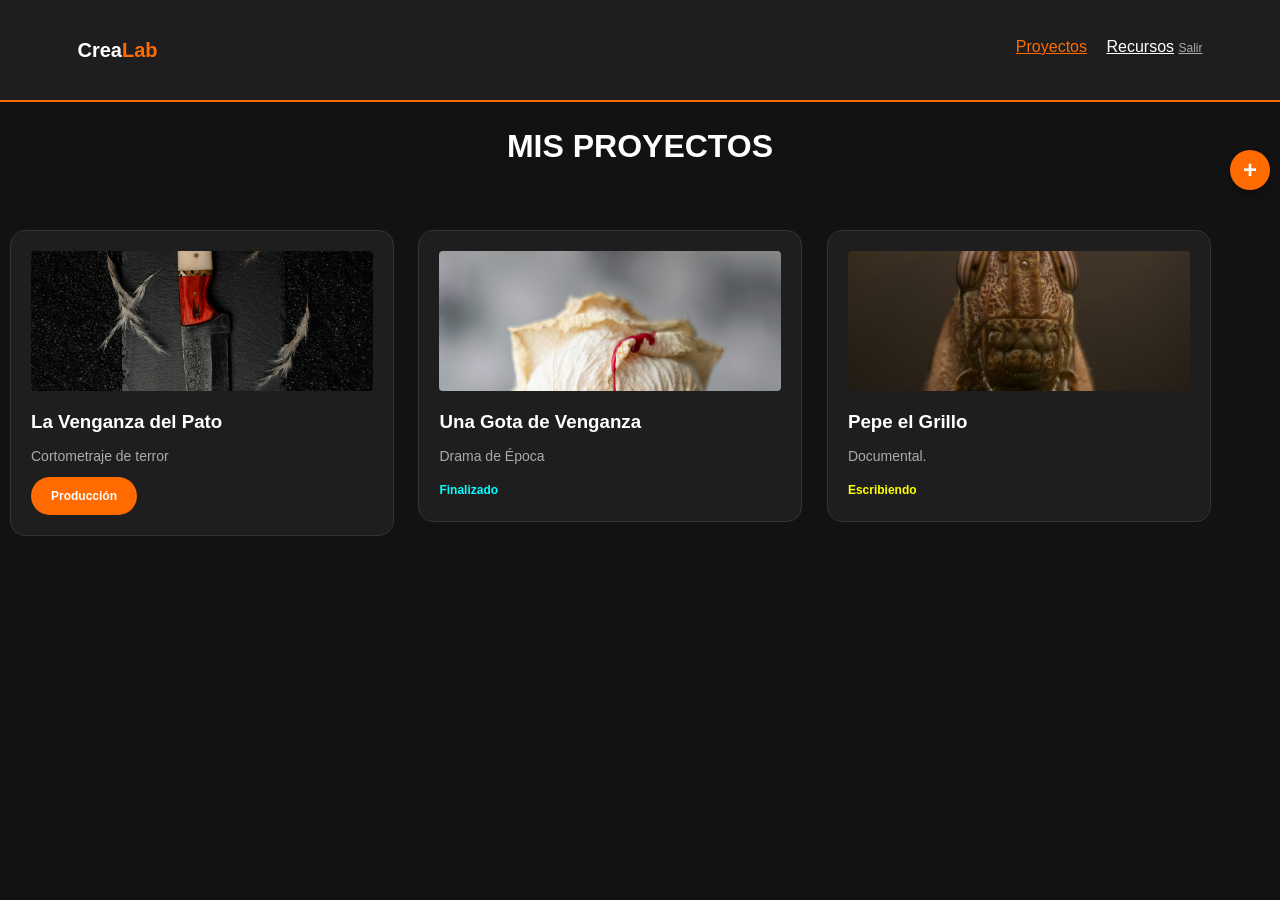
==== pages/dashboard.html @ b2082bfe "Primera Pre-Entrega" ====
<!DOCTYPE html>
<html lang="en">
<head>
    <meta charset="UTF-8">
    <meta name="viewport" content="width=device-width, initial-scale=1.0">
    <title>Mis Proyectos | CreaLab</title>
    <link rel="stylesheet" href="../css/style.css">
</head>
<body>
    
    <nav>

        <div class="container">   

            <span style="font-size:20px; font-weight: bold;">Crea<span Style="color: var(--primary-color);">Lab</span></span>

            <div style="float: right;">

                <a href="./dashboard.html" style="margin-right: 15px; color: var(--primary-color);">Proyectos</a>
                <a href="./inventory.html" style="color:white">Recursos</a>
                <a href="../index.html" style="margin-left: 15; font-size: 12px; color: #AAA">Salir</a>

            </div>

        </div>

    </nav>

    <main>

        <header style="margin-bottom: 30px; text-align: center;">

            <h1> MIS PROYECTOS </h1>

                <div style="text-align:right; margin-top: -20px; padding-right: 10px;">

                    <a href="#" class="btn-circle" title="Agregar Proyecto"> + </a>
                    
                </div>
        </header>    

        <section>

            <article class="card">

                <img src="../assets/img/Pato.jpg" alt="Pato Poster" style="width: 100%; height: 140px; object-fit: cover; border-radius: 4px; margin-bottom: 10px;"></img>
                <h3> La Venganza del Pato </h3>
                <p style="font-size: 14px; color:#AAA; margin:10px 0;">Cortometraje de terror</p> 
                <a href="./workspace.html" class="btn-primary" style="font-size: 12px;"> Producción</a>  

            </article>

            <article class="card">

                <img src="../assets/img/Gota.jpg" alt="Gota Poster" style="width: 100%; height: 140px; object-fit: cover; object-position: top center; border-radius: 4px; margin-bottom: 10px;"></img>
                <h3> Una Gota de Venganza </h3>
                <p style="font-size: 14px; color:#AAA; margin:10px 0;">Drama de Época</p> 
                <span style=" color: cyan; font-weight: bold; font-size: 12px;">Finalizado</span>  

            </article>

            <article class="card">

                <img src="../assets/img/Grillo.jpg" alt="Grillo Poster" style="width: 100%; height: 140px; object-fit: cover; object-position: center center; border-radius: 4px; margin-bottom: 10px;"></img>
                <h3> Pepe el Grillo </h3>
                <p style="font-size: 14px; color:#AAA; margin:10px 0;">Documental.</p> 
                <span style=" color: yellow; font-weight: bold; font-size: 12px;">Escribiendo</span>  

            </article>

        </section>

    </main>    

</body>
</html>
---- css/style.css ----
:root{

    --bg-color: #121212;
    --surface-color: #1E1E1E;
    --primary-color: #FF6B00;
    --text-white: #FFFFFF;
    --text-gray: #AAAAAA;

}

/* === ESTILOS GENERALES === */

*{

    margin: 0;
    padding: 0;
    box-sizing: border-box;

}

body{

    background-color: var(--bg-color);
    color: var(--text-white);
    font-family: Arial, sans-serif;
    line-height: 1.5;

}

/* === CLASES UTILITARIAS === */
/* Contenedor central */

.container {

    width: 90%;
    max-width: 1200px;
    margin: 0 auto;
    padding: 20px 0;

}

/* === LAYOUT SIDEBAR (Actualizar con flexbox mas adelante) ===*/
/* contenedor sidebar + content*/

.workspace-wrapper{

    width: 100%;
    overflow: hidden; /* Esto es temporal profe, cuando use flexbox se cambia */

}

/* La barra lateral */

.sidebar{

    float:left;
    width: 200px;
    padding-right: 20px;
    border-right: 1px solid var(--primary-color); /*Division sutil entre el contedido del workspace y el sidebar*/
    min-height: 80VH;
    margin: 0;

}

/* El Contendido Principal */

.content-area{

    float:left;
    width: calc(100% - 210px);
    padding-left: 30px;
}


/* Mejoro un poco las tarjetas de Rodaje*/

.rodaje-card{

    background-color: var(--surface-color);
    border: 1px solid #444;
    border-left-width: 5px;
    padding: 20px;
    margin-bottom: 20px;
    border-radius: 8px;
    box-shadow: 0 4px 6px rgba(0,0,0,0.3)

}



/* Botón Naranja (Reutilizable)*/

.btn-primary{

    display: inline-block;
    background-color: var(--primary-color);
    color: var(--text-white);
    padding: 10px 20px;
    border: none;
    border-radius: 35px;
    text-decoration: none;  /* Esto solo me quita el subrayado de los links profe :3 */
    font-weight: bold;
    cursor: pointer;
    text-align: center;

}

/* Botón Circular (+) */

.btn-circle{

    display: inline-block;
    background-color: var(--primary-color);
    color: var(--text-white);
    width: 40px;
    height: 40px;
    line-height: 40px;
    text-align:center;
    border-radius: 50%;
    font-size: 24px;
    font-weight: bold;
    text-decoration: none;
    cursor: pointer;
    box-shadow: 0 4px 6px rgba(0,0,0,0.3);
    transition: transform 0.2;  /* Quedese tranquilo profe, esto yo lo conozco JAJA*/

}

.btn-circle:hover{

    transform: scale(1.1);
    background-color: #E65100;

}


/*Boton del side bar*/

.btn-sidebar{


    display: block;
    width: 100%;
    text-align: left;
    padding:12px 15px;
    margin-bottom: 10px;
    border-radius: 8px;
    text-decoration: none;
    background-color: transparent;
    color: #aaa;
    border: 1px solid transparent;
    cursor: pointer;
    font-weight: bold;
    transition: all 0.2;

}

.btn-sidebar:hover{

    background-color: #ac5712;
    color:white;
    

}

.btn-sidebar.active{

    background-color: var(--primary-color);
    color:white;
    box-shadow: 0 4px 10px rgba(255, 107, 0, 0.2);
}

/* ===ESTILOS DE NAVEGACIÓN */

nav{

    background-color: var(--surface-color);
    padding: 15px;
    border-bottom: 2px solid var(--primary-color);
    margin-bottom: 20px;

}

/* === ESTILOS DE CARTAS === */

.card{

    background-color: var(--surface-color);
    border: 1px solid #333;
    padding: 20px;
    margin: 10px;
    border-radius: 15px;
    display: inline-block;
    width: 30%;
    vertical-align: top;

}

/* Ajuste para Teléfonos*/

@media (max-width:760px) {

    .card{

        width: 100%;
        display: block;
        margin-bottom: 20px;

    }
    
}
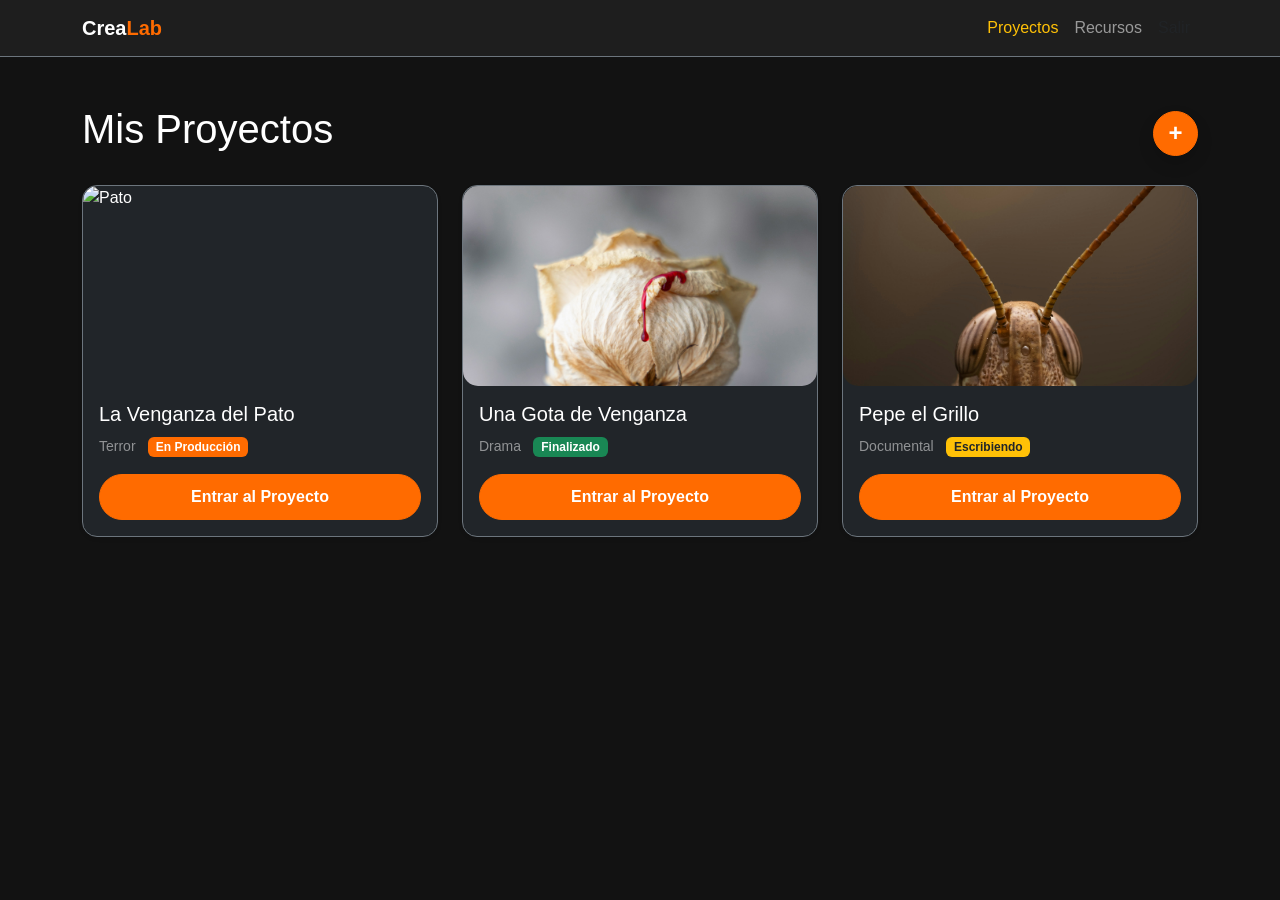
==== commit 250d6b53: "Implementación de Boostrap y Animaciones, conjunto a los html" ====
--- a/pages/dashboard.html
+++ b/pages/dashboard.html
@@ -1,76 +1,144 @@
 <!DOCTYPE html>
-<html lang="en">
+<html lang="es">
+
 <head>
     <meta charset="UTF-8">
     <meta name="viewport" content="width=device-width, initial-scale=1.0">
-    <title>Mis Proyectos | CreaLab</title>
+    <title>Proyectos | CreaLab</title>
+    <link href="https://cdn.jsdelivr.net/npm/bootstrap@5.3.2/dist/css/bootstrap.min.css" rel="stylesheet">
     <link rel="stylesheet" href="../css/style.css">
 </head>
+
 <body>
-    
-    <nav>
 
-        <div class="container">   
+    <nav class="navbar navbar-expand-lg navbar-dark border-bottom border-secondary mb-5"
+        style="background-color: var(--surface-color);">
 
-            <span style="font-size:20px; font-weight: bold;">Crea<span Style="color: var(--primary-color);">Lab</span></span>
+        <div class="container">
 
-            <div style="float: right;">
+            <a class="navbar-brand fw-bold" href="#">Crea<span style="color:var(--primary-color)">Lab</span></a>
 
-                <a href="./dashboard.html" style="margin-right: 15px; color: var(--primary-color);">Proyectos</a>
-                <a href="./inventory.html" style="color:white">Recursos</a>
-                <a href="../index.html" style="margin-left: 15; font-size: 12px; color: #AAA">Salir</a>
+            <button class="navbar-toggler" type="button" data-bs-toggle="collapse" data-bs-target="#navbarNav">
+
+                <span class="navbar-toggler-icon"></span>
+
+            </button>
+
+            <div class="collapse navbar-collapse" id="navbarNav">
+
+                <ul class="navbar-nav ms-auto">
+                    <li class="nav-item"><a class="nav-link active text-warning" href="#">Proyectos</a></li>
+                    <li class="nav-item"><a class="nav-link" href="./inventory.html">Recursos</a></li>
+                    <li class="nav-item"><a class="nav-link text-muted" href="../index.html">Salir</a></li>
+                </ul>
+
+            </div>
+        </div>
+    </nav>
+
+    <main class="container">
+
+        <div class="d-flex justify-content-between align-items-center mb-4">
+
+            <h1>Mis Proyectos</h1>
+
+            <a href="#"
+                class="btn btn-primary rounded-circle d-flex align-items-center justify-content-center btn-pulse shadow"
+                style="width: 45px; height: 45px; font-size: 24px; font-weight: bold; text-decoration: none;"
+                title="Nuevo Proyecto">
+                +
+            </a>
+
+        </div>
+
+        <div class="row g-4">
+
+            <div class="col-12 col-md-4">
+
+                <article class="card h-100 shadow-sm card-hover bg-dark border-secondary">
+
+                    <img src="../assets/img/pato.jpg" class="card-img-top" alt="Pato"
+                        style="height: 200px; object-fit: cover; object-position: center; border-radius: 15px;">
+
+                    <div class="card-body d-flex flex-column">
+
+                        <div class="d-flex justify-content-between align-items-start mb-2">
+                            <h5 class="card-title text-white mb-0">La Venganza del Pato</h5>
+                        </div>
+
+                        <div class="mb-3">
+                            <span class="text-white-50 small me-2">Terror</span>
+                            <span class="badge bg-primary">En Producción</span>
+                        </div>
+
+                        <a href="./workspace.html" class="btn btn-primary mt-auto w-100">Entrar al Proyecto</a>
+
+                    </div>
+                </article>
+            </div>
+
+            <div class="col-12 col-md-4">
+
+                <article class="card h-100 shadow-sm card-hover bg-dark border-secondary">
+
+                    <img src="../assets/img/Gota.jpg" class="card-img-top" alt="Epoca"
+                        style="height: 200px; object-fit: cover; object-position: top; border-radius: 15px;">
+
+                    <div class="card-body d-flex flex-column">
+
+                        <div class="d-flex justify-content-between align-items-start mb-2">
+                            <h5 class="card-title text-white mb-0">Una Gota de Venganza</h5>
+                        </div>
+
+                        <div class="mb-3">
+                            <span class="text-white-50 small me-2">Drama</span>
+                            <span class="badge bg-success">Finalizado</span>
+                        </div>
+
+                        <a href="#" class="btn btn-primary mt-auto w-100">Entrar al Proyecto</a>
+
+                    </div>
+
+                </article>
+
+            </div>
+
+            <div class="col-12 col-md-4">
+
+                <article class="card h-100 shadow-sm card-hover bg-dark border-secondary">
+
+                        <img src="../assets/img/Grillo.jpg" class="card-img-top" alt="GrilloElPepe"
+                            style="height: 200px; object-fit: cover; object-position: top; border-radius: 15px;">
+
+                    <div class="card-body d-flex flex-column">
+
+                        <div class="d-flex justify-content-between align-items-start mb-2">
+
+                            <h5 class="card-title text-white mb-0">Pepe el Grillo</h5>
+
+                        </div>
+
+                        <div class="mb-3">
+
+                            <span class="text-white-50 small me-2">Documental</span>
+                            <span class="badge bg-warning text-dark">Escribiendo</span>
+
+                        </div>
+
+                        <a href="#" class="btn btn-primary mt-auto w-100">Entrar al Proyecto</a>
+
+                    </div>
+
+                </article>
 
             </div>
 
         </div>
 
-    </nav>
+    </main>
 
-    <main>
-
-        <header style="margin-bottom: 30px; text-align: center;">
-
-            <h1> MIS PROYECTOS </h1>
-
-                <div style="text-align:right; margin-top: -20px; padding-right: 10px;">
-
-                    <a href="#" class="btn-circle" title="Agregar Proyecto"> + </a>
-                    
-                </div>
-        </header>    
-
-        <section>
-
-            <article class="card">
-
-                <img src="../assets/img/Pato.jpg" alt="Pato Poster" style="width: 100%; height: 140px; object-fit: cover; border-radius: 4px; margin-bottom: 10px;"></img>
-                <h3> La Venganza del Pato </h3>
-                <p style="font-size: 14px; color:#AAA; margin:10px 0;">Cortometraje de terror</p> 
-                <a href="./workspace.html" class="btn-primary" style="font-size: 12px;"> Producción</a>  
-
-            </article>
-
-            <article class="card">
-
-                <img src="../assets/img/Gota.jpg" alt="Gota Poster" style="width: 100%; height: 140px; object-fit: cover; object-position: top center; border-radius: 4px; margin-bottom: 10px;"></img>
-                <h3> Una Gota de Venganza </h3>
-                <p style="font-size: 14px; color:#AAA; margin:10px 0;">Drama de Época</p> 
-                <span style=" color: cyan; font-weight: bold; font-size: 12px;">Finalizado</span>  
-
-            </article>
-
-            <article class="card">
-
-                <img src="../assets/img/Grillo.jpg" alt="Grillo Poster" style="width: 100%; height: 140px; object-fit: cover; object-position: center center; border-radius: 4px; margin-bottom: 10px;"></img>
-                <h3> Pepe el Grillo </h3>
-                <p style="font-size: 14px; color:#AAA; margin:10px 0;">Documental.</p> 
-                <span style=" color: yellow; font-weight: bold; font-size: 12px;">Escribiendo</span>  
-
-            </article>
-
-        </section>
-
-    </main>    
+    <script src="https://cdn.jsdelivr.net/npm/bootstrap@5.3.2/dist/js/bootstrap.bundle.min.js"></script>
 
 </body>
+
 </html>
--- a/css/style.css
+++ b/css/style.css
@@ -1,211 +1,127 @@
-:root{
 
+/* VARIABLES */
+:root {
     --bg-color: #121212;
     --surface-color: #1E1E1E;
     --primary-color: #FF6B00;
     --text-white: #FFFFFF;
     --text-gray: #AAAAAA;
-
 }
 
-/* === ESTILOS GENERALES === */
-
-*{
-
-    margin: 0;
-    padding: 0;
-    box-sizing: border-box;
-
-}
-
-body{
-
+/*  BASE */
+body {
     background-color: var(--bg-color);
     color: var(--text-white);
     font-family: Arial, sans-serif;
     line-height: 1.5;
-
 }
 
-/* === CLASES UTILITARIAS === */
-/* Contenedor central */
-
-.container {
-
-    width: 90%;
-    max-width: 1200px;
-    margin: 0 auto;
-    padding: 20px 0;
-
+/* Links (Para quitar el azul feo de Bootstrap por defecto) */
+a {
+    text-decoration: none;
+    color: inherit;
+    transition: 0.3s;
+}
+a:hover {
+    color: var(--primary-color);
 }
 
-/* === LAYOUT SIDEBAR (Actualizar con flexbox mas adelante) ===*/
-/* contenedor sidebar + content*/
-
-.workspace-wrapper{
-
-    width: 100%;
-    overflow: hidden; /* Esto es temporal profe, cuando use flexbox se cambia */
-
+/* BOTONES (Aca profe, solo cambio para que boostrap no me ponga esos colores que trae por defecto) */
+.btn-primary {
+    background-color: var(--primary-color) !important; 
+    border-color: var(--primary-color) !important;
+    color: var(--text-white) !important;
+    font-weight: bold;
+    border-radius: 35px; 
+    padding: 10px 20px;
 }
 
-/* La barra lateral */
-
-.sidebar{
-
-    float:left;
-    width: 200px;
-    padding-right: 20px;
-    border-right: 1px solid var(--primary-color); /*Division sutil entre el contedido del workspace y el sidebar*/
-    min-height: 80VH;
-    margin: 0;
-
+.btn-primary:hover {
+    background-color: #e65100 !important; 
+    color: white !important;
 }
 
-/* El Contendido Principal */
-
-.content-area{
-
-    float:left;
-    width: calc(100% - 210px);
-    padding-left: 30px;
+/* TARJETAS */
+.card {
+    background-color: var(--surface-color);
+    border: 1px solid #333;
+    color: white;
+    border-radius: 15px;
 }
 
-
-/* Mejoro un poco las tarjetas de Rodaje*/
-
-.rodaje-card{
-
-    background-color: var(--surface-color);
+/* INPUTS DEL FORMULARIO*/
+.form-control {
+    background-color: #2c2c2c;
     border: 1px solid #444;
-    border-left-width: 5px;
-    padding: 20px;
-    margin-bottom: 20px;
-    border-radius: 8px;
-    box-shadow: 0 4px 6px rgba(0,0,0,0.3)
-
+    color: white;
+}
+.form-control:focus {
+    background-color: #2c2c2c;
+    color: white;
+    border-color: var(--primary-color);
+    box-shadow: 0 0 0 0.25rem rgba(255, 107, 0, 0.25);
 }
 
+/* === CORRECCIÓN FINAL DE COLORES  FEOS  DE BOOTSTRAP === */
 
-
-/* Botón Naranja (Reutilizable)*/
-
-.btn-primary{
-
-    display: inline-block;
-    background-color: var(--primary-color);
-    color: var(--text-white);
-    padding: 10px 20px;
-    border: none;
-    border-radius: 35px;
-    text-decoration: none;  /* Esto solo me quita el subrayado de los links profe :3 */
-    font-weight: bold;
-    cursor: pointer;
-    text-align: center;
-
+.bg-primary {
+    background-color: var(--primary-color) !important;
+    color: #fff !important;
 }
 
-/* Botón Circular (+) */
-
-.btn-circle{
-
-    display: inline-block;
-    background-color: var(--primary-color);
-    color: var(--text-white);
-    width: 40px;
-    height: 40px;
-    line-height: 40px;
-    text-align:center;
-    border-radius: 50%;
-    font-size: 24px;
-    font-weight: bold;
-    text-decoration: none;
-    cursor: pointer;
-    box-shadow: 0 4px 6px rgba(0,0,0,0.3);
-    transition: transform 0.2;  /* Quedese tranquilo profe, esto yo lo conozco JAJA*/
-
+.text-primary {
+    color: var(--primary-color) !important;
 }
 
-.btn-circle:hover{
-
-    transform: scale(1.1);
-    background-color: #E65100;
-
+.border-primary {
+    border-color: var(--primary-color) !important;
 }
 
-
-/*Boton del side bar*/
-
-.btn-sidebar{
-
-
-    display: block;
-    width: 100%;
-    text-align: left;
-    padding:12px 15px;
-    margin-bottom: 10px;
-    border-radius: 8px;
-    text-decoration: none;
-    background-color: transparent;
-    color: #aaa;
-    border: 1px solid transparent;
-    cursor: pointer;
-    font-weight: bold;
-    transition: all 0.2;
-
+/* Corrección extra para los badges redondeados si se ponen rebeldes, PQ SI, ME PASO AJAJAJ */
+.badge.bg-primary {
+    background-color: var(--primary-color) !important;
 }
 
-.btn-sidebar:hover{
+/* === ANIMACIONES Y EFECTOS === */
+/* ACA PIENSO DEJARLO TODO PROFE, PA QUE VEA QUE SOY BUENO :3 */
 
-    background-color: #ac5712;
-    color:white;
-    
-
+/* Efecto de levitación para Tarjetas */
+.card-hover {
+    transition: transform 0.3s ease, box-shadow 0.3s ease, border-color 0.3s ease;
+    cursor: pointer;
 }
 
-.btn-sidebar.active{
-
-    background-color: var(--primary-color);
-    color:white;
-    box-shadow: 0 4px 10px rgba(255, 107, 0, 0.2);
+.card-hover:hover {
+    transform: translateY(-8px);
+    box-shadow: 0 10px 25px rgba(255, 107, 0, 0.15) !important; 
+    border-color: var(--primary-color) !important;
 }
 
-/* ===ESTILOS DE NAVEGACIÓN */
-
-nav{
-
-    background-color: var(--surface-color);
-    padding: 15px;
-    border-bottom: 2px solid var(--primary-color);
-    margin-bottom: 20px;
-
+/* Efecto Rebote para el Botón + */
+.btn-pulse {
+    transition: all 0.3s cubic-bezier(0.175, 0.885, 0.32, 1.275); 
 }
 
-/* === ESTILOS DE CARTAS === */
-
-.card{
-
-    background-color: var(--surface-color);
-    border: 1px solid #333;
-    padding: 20px;
-    margin: 10px;
-    border-radius: 15px;
-    display: inline-block;
-    width: 30%;
-    vertical-align: top;
-
+.btn-pulse:hover {
+    transform: scale(1.15) rotate(90deg); 
+    background-color: #ff8c00 !important;
+    box-shadow: 0 0 15px var(--primary-color);
 }
 
-/* Ajuste para Teléfonos*/
+/*un ajuste para el boton dentro de las tarjetas*/
+.btn-square {
+            width: 30px; 
+            height: 30px; 
+            padding: 0; 
+            display: flex; 
+            align-items: center; 
+            justify-content: center;
+            font-weight: bold;
+            transition: all 0.3s cubic-bezier(0.175, 0.885, 0.32, 1.275) ;
+        }
 
-@media (max-width:760px) {
-
-    .card{
-
-        width: 100%;
-        display: block;
-        margin-bottom: 20px;
-
-    }
-    
-}+    .btn-square:hover {
+    transform: scale(1.15) rotate(90deg); 
+    background-color: #ff8c00 !important;
+    box-shadow: 0 0 15px var(--primary-color);
+}
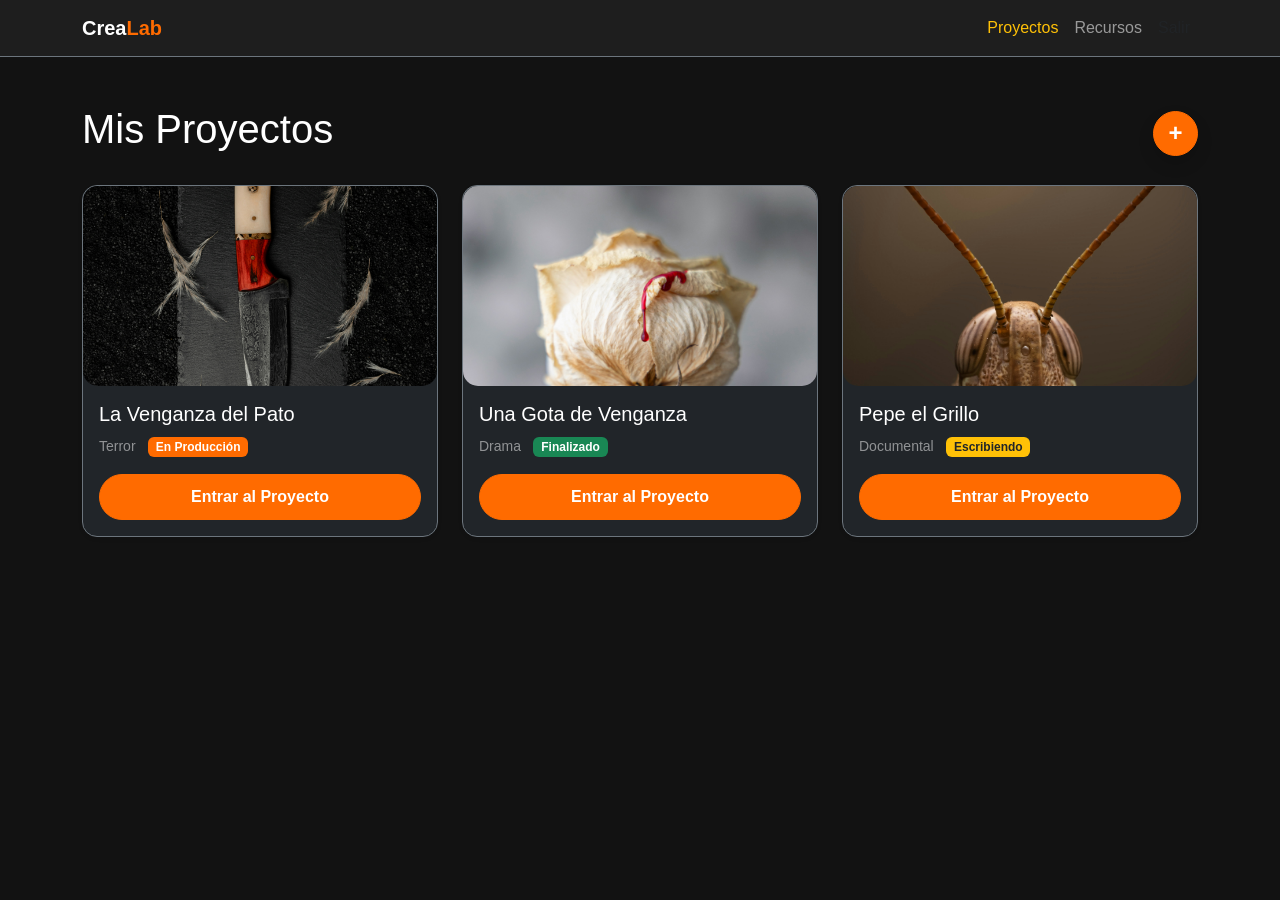
==== commit 1eb1c460: "Correcion de Errores vistos en Pages" ====
--- a/pages/dashboard.html
+++ b/pages/dashboard.html
@@ -57,7 +57,7 @@
 
                 <article class="card h-100 shadow-sm card-hover bg-dark border-secondary">
 
-                    <img src="../assets/img/pato.jpg" class="card-img-top" alt="Pato"
+                    <img src="../assets/img/Pato.jpg" class="card-img-top" alt="Pato"
                         style="height: 200px; object-fit: cover; object-position: center; border-radius: 15px;">
 
                     <div class="card-body d-flex flex-column">
